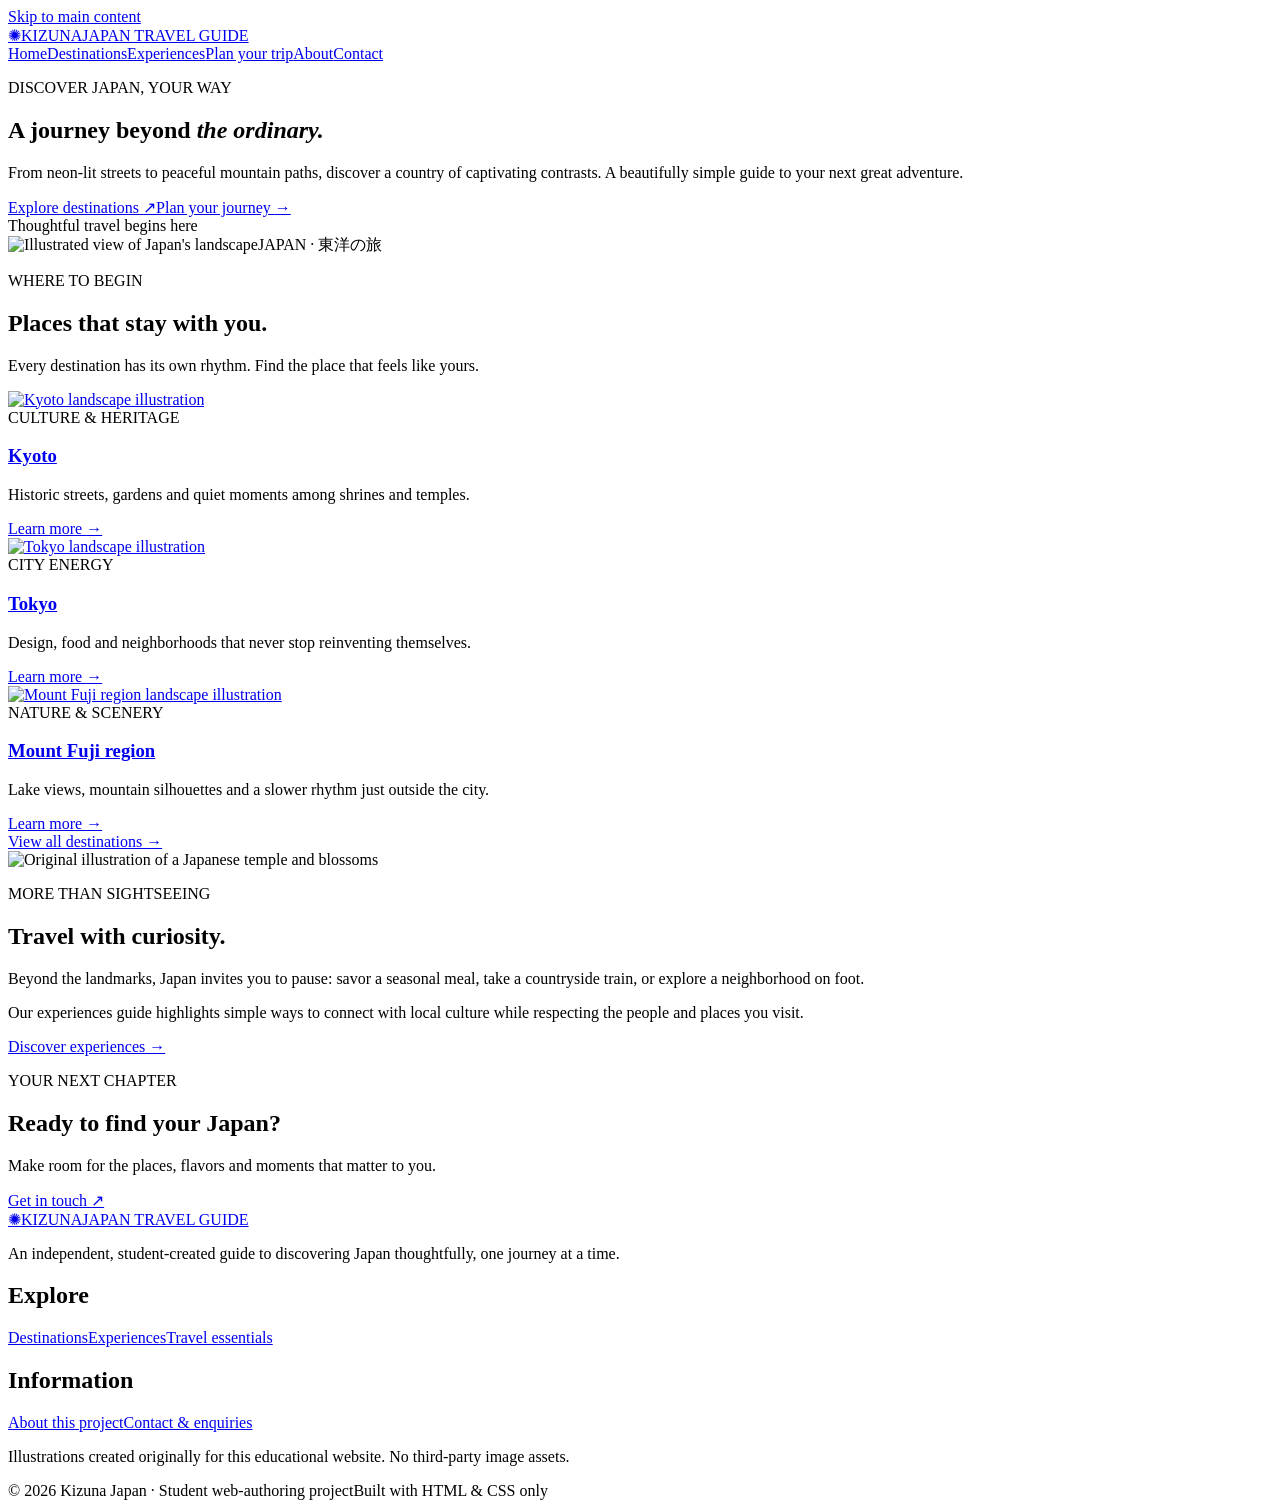
==== index.html @ d8e3e2d5 "Add files via upload" ====
<!doctype html>
<html lang="en"><head><meta charset="utf-8"><meta name="viewport" content="width=device-width,initial-scale=1"><meta name="description" content="Explore Japan through destinations, experiences, and practical travel tips."><title>Home | Kizuna Japan</title><link rel="stylesheet" href="assets/css/styles.css"><link rel="icon" type="image/svg+xml" href="assets/images/favicon.svg"></head>
<body><a class="skip" href="#main">Skip to main content</a><header class="site-header"><div class="container nav-container"><a class="brand" href="index.html" aria-label="Kizuna Japan home"><span class="brand-mark" aria-hidden="true">✺</span><span>KIZUNA<span class="brand-sub">JAPAN TRAVEL GUIDE</span></span></a><nav class="nav" aria-label="Main navigation"><a href="index.html" aria-current="page" class="active">Home</a><a href="destinations.html">Destinations</a><a href="experiences.html">Experiences</a><a href="plan.html">Plan your trip</a><a href="about.html">About</a><a href="contact.html">Contact</a></nav></div></header><main id="main"><section class="hero"><div class="container hero-grid"><div class="hero-copy"><p class="eyebrow">DISCOVER JAPAN, YOUR WAY</p><h1>A journey beyond <em>the ordinary.</em></h1><p class="lead">From neon-lit streets to peaceful mountain paths, discover a country of captivating contrasts. A beautifully simple guide to your next great adventure.</p><div class="hero-actions"><a class="btn btn-primary" href="destinations.html">Explore destinations <span aria-hidden="true">↗</span></a><a class="text-link" href="plan.html">Plan your journey <span aria-hidden="true">→</span></a></div><div class="hero-note"><span class="note-dot"></span>Thoughtful travel begins here</div></div><div class="hero-media"><img src="assets/images/fuji.svg" alt="Illustrated view of Japan's landscape" width="1200" height="800"><span class="image-tag">JAPAN · 東洋の旅</span></div></div></section><section class="section"><div class="container"><div class="section-head"><div><p class="eyebrow">WHERE TO BEGIN</p><h2>Places that stay with you.</h2></div><p>Every destination has its own rhythm. Find the place that feels like yours.</p></div><div class="cards"><article class="card"><a class="card-image" href="destinations.html#kyoto"><img src="assets/images/kyoto.svg" alt="Kyoto landscape illustration" width="1200" height="800" loading="lazy"></a><div class="card-body"><span class="card-tag">CULTURE & HERITAGE</span><h3><a href="destinations.html#kyoto">Kyoto</a></h3><p>Historic streets, gardens and quiet moments among shrines and temples.</p><a class="card-link" href="destinations.html#kyoto">Learn more <span aria-hidden="true">→</span></a></div></article><article class="card"><a class="card-image" href="destinations.html#tokyo"><img src="assets/images/tokyo.svg" alt="Tokyo landscape illustration" width="1200" height="800" loading="lazy"></a><div class="card-body"><span class="card-tag">CITY ENERGY</span><h3><a href="destinations.html#tokyo">Tokyo</a></h3><p>Design, food and neighborhoods that never stop reinventing themselves.</p><a class="card-link" href="destinations.html#tokyo">Learn more <span aria-hidden="true">→</span></a></div></article><article class="card"><a class="card-image" href="destinations.html#fuji"><img src="assets/images/fuji.svg" alt="Mount Fuji region landscape illustration" width="1200" height="800" loading="lazy"></a><div class="card-body"><span class="card-tag">NATURE & SCENERY</span><h3><a href="destinations.html#fuji">Mount Fuji region</a></h3><p>Lake views, mountain silhouettes and a slower rhythm just outside the city.</p><a class="card-link" href="destinations.html#fuji">Learn more <span aria-hidden="true">→</span></a></div></article></div><div class="centered"><a class="btn btn-outline" href="destinations.html">View all destinations <span aria-hidden="true">→</span></a></div></div></section><section class="section soft"><div class="container split"><img class="split-image" src="assets/images/kyoto.svg" alt="Original illustration of a Japanese temple and blossoms" width="1200" height="800" loading="lazy"><div><p class="eyebrow">MORE THAN SIGHTSEEING</p><h2>Travel with curiosity.</h2><p>Beyond the landmarks, Japan invites you to pause: savor a seasonal meal, take a countryside train, or explore a neighborhood on foot.</p><p>Our experiences guide highlights simple ways to connect with local culture while respecting the people and places you visit.</p><a class="btn btn-primary" href="experiences.html">Discover experiences →</a></div></div></section><section class="cta-section"><div class="container cta-inner"><div><p class="eyebrow">YOUR NEXT CHAPTER</p><h2>Ready to find your Japan?</h2><p>Make room for the places, flavors and moments that matter to you.</p></div><a class="btn btn-light" href="contact.html">Get in touch <span aria-hidden="true">↗</span></a></div></section></main><footer class="site-footer"><div class="container footer-grid"><div><a class="brand footer-brand" href="index.html"><span class="brand-mark" aria-hidden="true">✺</span><span>KIZUNA<span class="brand-sub">JAPAN TRAVEL GUIDE</span></span></a><p>An independent, student-created guide to discovering Japan thoughtfully, one journey at a time.</p></div><div><h2>Explore</h2><a href="destinations.html">Destinations</a><a href="experiences.html">Experiences</a><a href="plan.html">Travel essentials</a></div><div><h2>Information</h2><a href="about.html">About this project</a><a href="contact.html">Contact & enquiries</a><p class="fine">Illustrations created originally for this educational website. No third-party image assets.</p></div></div><div class="container footer-bottom"><span>© 2026 Kizuna Japan · Student web-authoring project</span><span>Built with HTML & CSS only</span></div></footer></body></html>
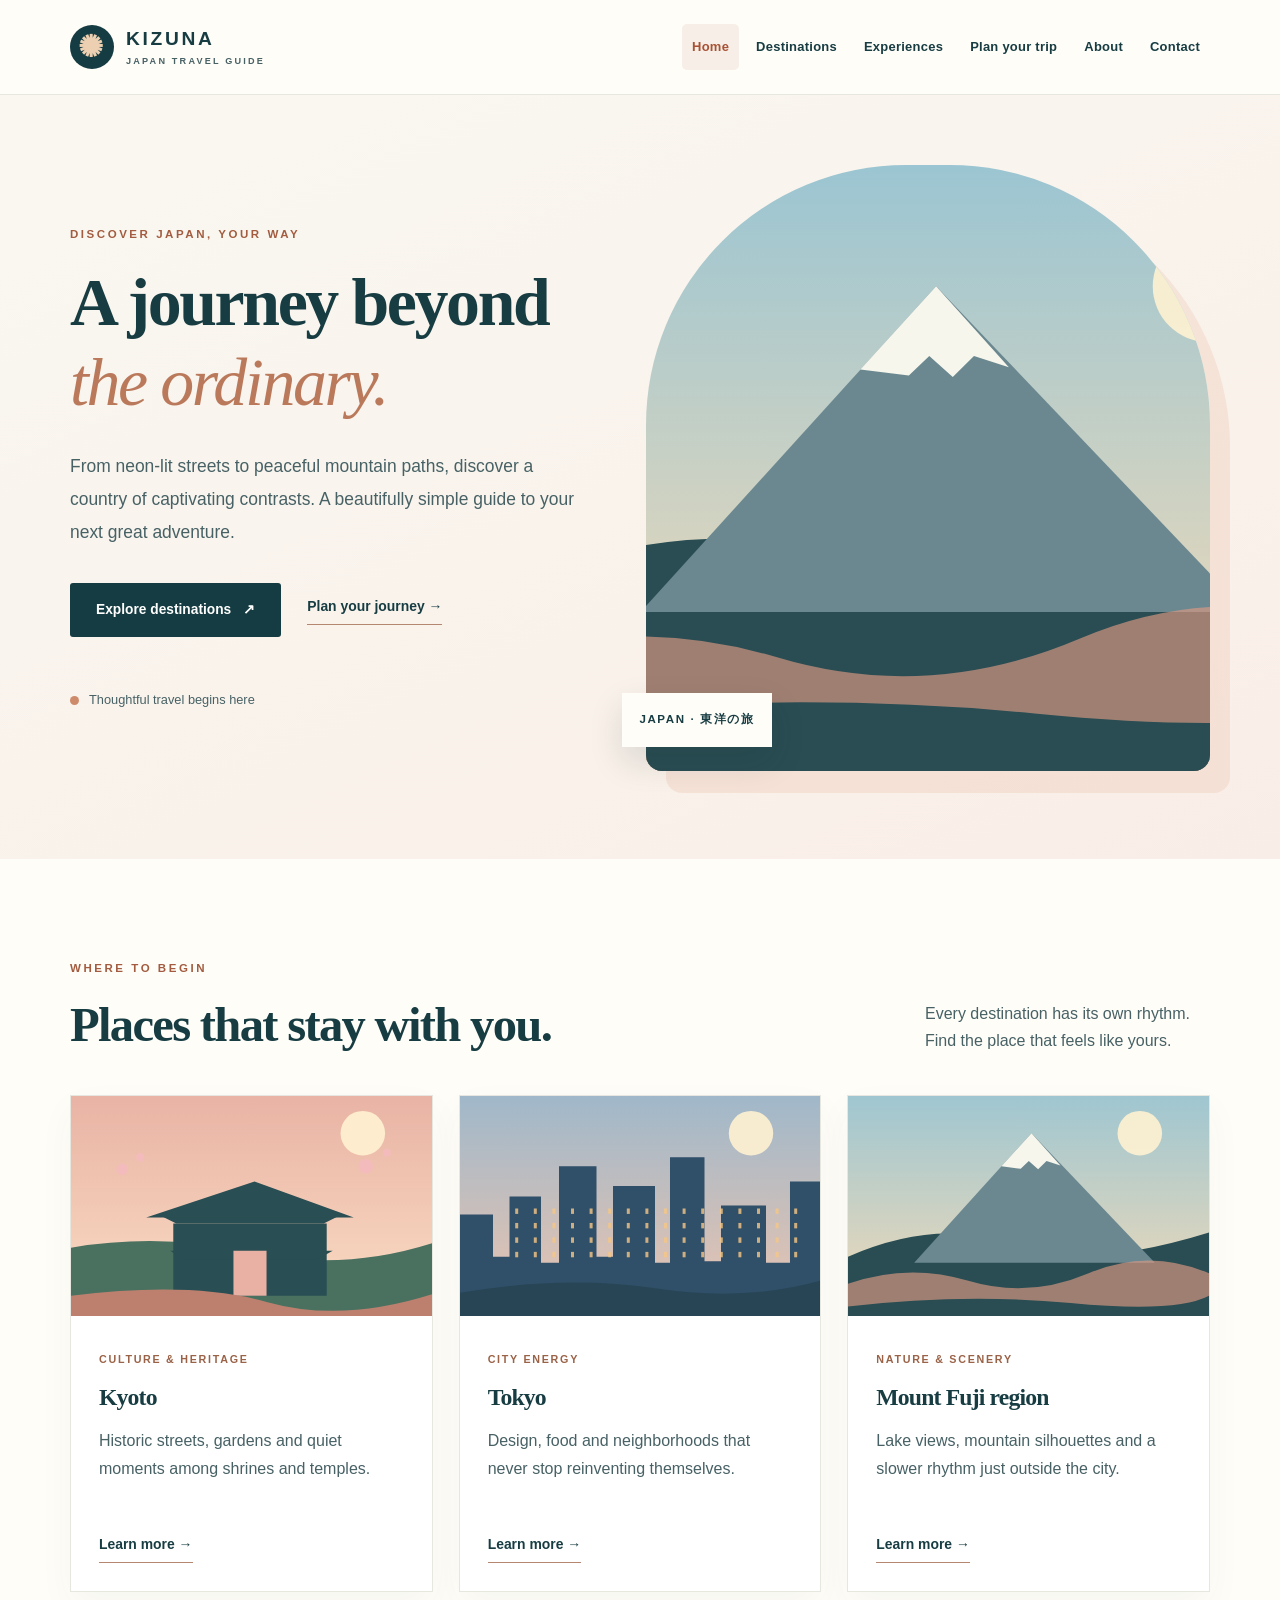
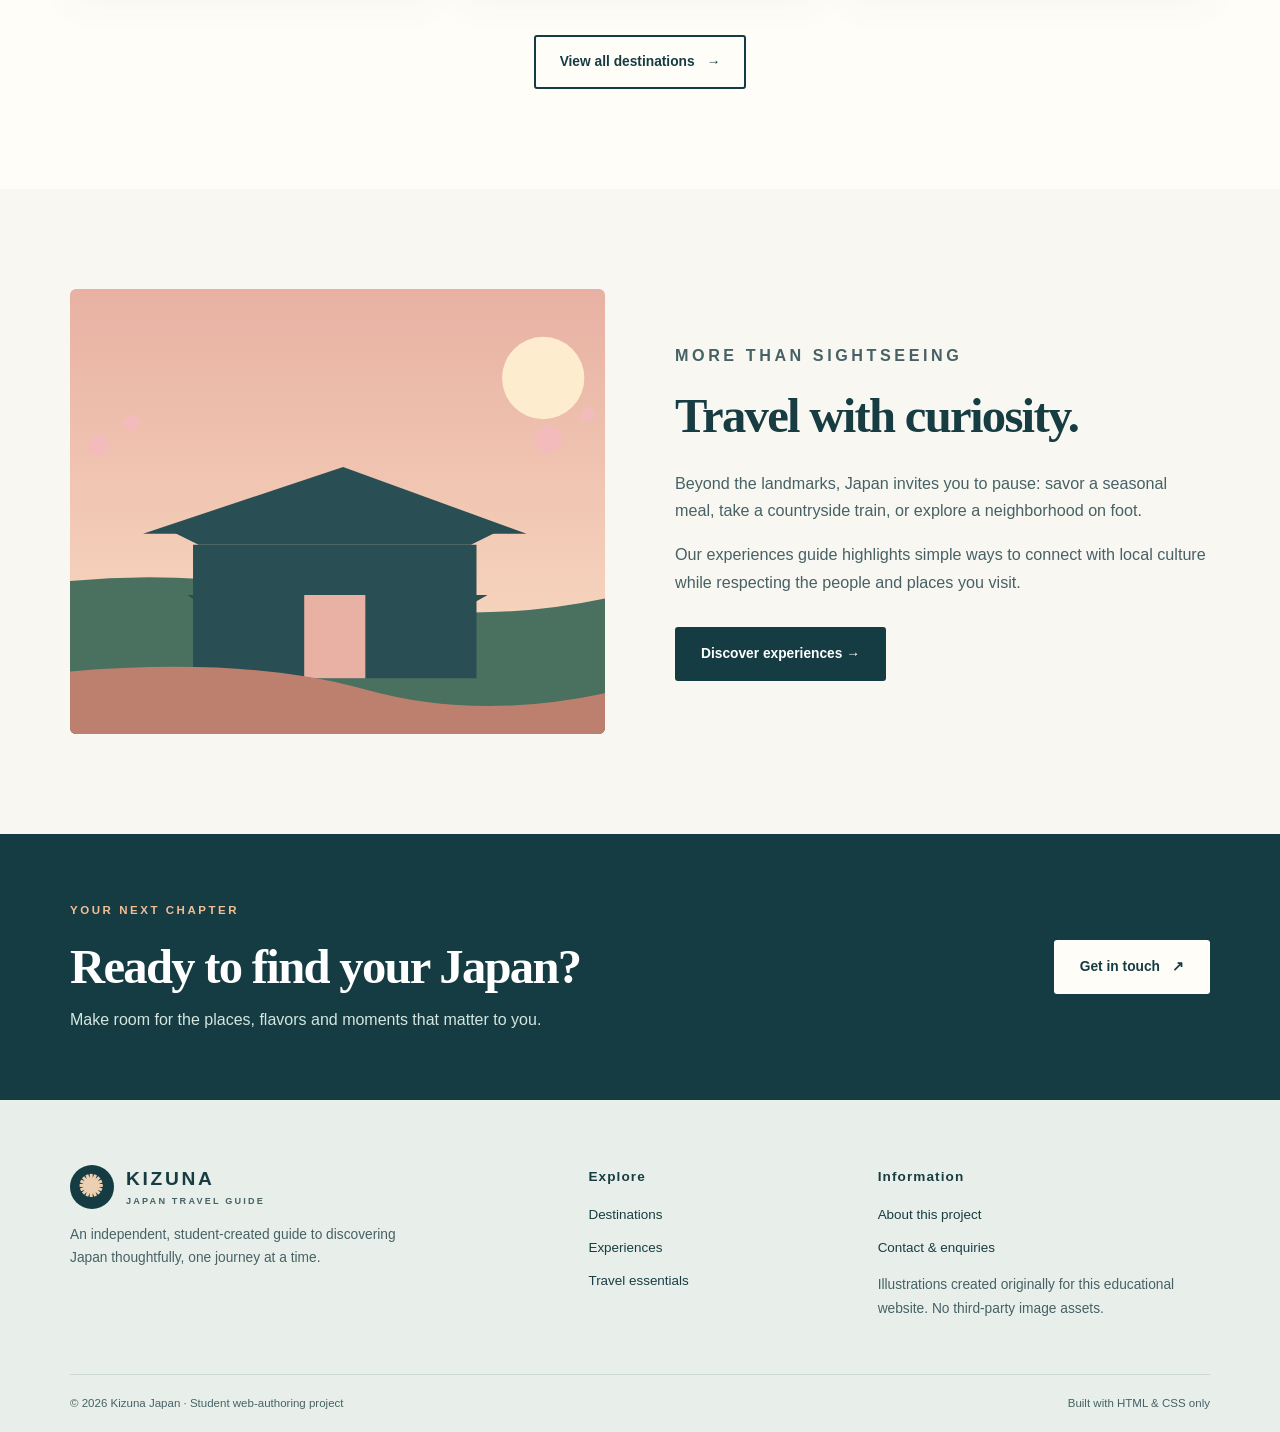
==== commit 0e920a17: "Fix GitHub Pages asset paths across site pages Co-authored-by: usama-bin-safder <248262646+usama-bin" ====
--- a/index.html
+++ b/index.html
@@ -1,3 +1,3 @@
 <!doctype html>
-<html lang="en"><head><meta charset="utf-8"><meta name="viewport" content="width=device-width,initial-scale=1"><meta name="description" content="Explore Japan through destinations, experiences, and practical travel tips."><title>Home | Kizuna Japan</title><link rel="stylesheet" href="assets/css/styles.css"><link rel="icon" type="image/svg+xml" href="assets/images/favicon.svg"></head>
-<body><a class="skip" href="#main">Skip to main content</a><header class="site-header"><div class="container nav-container"><a class="brand" href="index.html" aria-label="Kizuna Japan home"><span class="brand-mark" aria-hidden="true">✺</span><span>KIZUNA<span class="brand-sub">JAPAN TRAVEL GUIDE</span></span></a><nav class="nav" aria-label="Main navigation"><a href="index.html" aria-current="page" class="active">Home</a><a href="destinations.html">Destinations</a><a href="experiences.html">Experiences</a><a href="plan.html">Plan your trip</a><a href="about.html">About</a><a href="contact.html">Contact</a></nav></div></header><main id="main"><section class="hero"><div class="container hero-grid"><div class="hero-copy"><p class="eyebrow">DISCOVER JAPAN, YOUR WAY</p><h1>A journey beyond <em>the ordinary.</em></h1><p class="lead">From neon-lit streets to peaceful mountain paths, discover a country of captivating contrasts. A beautifully simple guide to your next great adventure.</p><div class="hero-actions"><a class="btn btn-primary" href="destinations.html">Explore destinations <span aria-hidden="true">↗</span></a><a class="text-link" href="plan.html">Plan your journey <span aria-hidden="true">→</span></a></div><div class="hero-note"><span class="note-dot"></span>Thoughtful travel begins here</div></div><div class="hero-media"><img src="assets/images/fuji.svg" alt="Illustrated view of Japan's landscape" width="1200" height="800"><span class="image-tag">JAPAN · 東洋の旅</span></div></div></section><section class="section"><div class="container"><div class="section-head"><div><p class="eyebrow">WHERE TO BEGIN</p><h2>Places that stay with you.</h2></div><p>Every destination has its own rhythm. Find the place that feels like yours.</p></div><div class="cards"><article class="card"><a class="card-image" href="destinations.html#kyoto"><img src="assets/images/kyoto.svg" alt="Kyoto landscape illustration" width="1200" height="800" loading="lazy"></a><div class="card-body"><span class="card-tag">CULTURE & HERITAGE</span><h3><a href="destinations.html#kyoto">Kyoto</a></h3><p>Historic streets, gardens and quiet moments among shrines and temples.</p><a class="card-link" href="destinations.html#kyoto">Learn more <span aria-hidden="true">→</span></a></div></article><article class="card"><a class="card-image" href="destinations.html#tokyo"><img src="assets/images/tokyo.svg" alt="Tokyo landscape illustration" width="1200" height="800" loading="lazy"></a><div class="card-body"><span class="card-tag">CITY ENERGY</span><h3><a href="destinations.html#tokyo">Tokyo</a></h3><p>Design, food and neighborhoods that never stop reinventing themselves.</p><a class="card-link" href="destinations.html#tokyo">Learn more <span aria-hidden="true">→</span></a></div></article><article class="card"><a class="card-image" href="destinations.html#fuji"><img src="assets/images/fuji.svg" alt="Mount Fuji region landscape illustration" width="1200" height="800" loading="lazy"></a><div class="card-body"><span class="card-tag">NATURE & SCENERY</span><h3><a href="destinations.html#fuji">Mount Fuji region</a></h3><p>Lake views, mountain silhouettes and a slower rhythm just outside the city.</p><a class="card-link" href="destinations.html#fuji">Learn more <span aria-hidden="true">→</span></a></div></article></div><div class="centered"><a class="btn btn-outline" href="destinations.html">View all destinations <span aria-hidden="true">→</span></a></div></div></section><section class="section soft"><div class="container split"><img class="split-image" src="assets/images/kyoto.svg" alt="Original illustration of a Japanese temple and blossoms" width="1200" height="800" loading="lazy"><div><p class="eyebrow">MORE THAN SIGHTSEEING</p><h2>Travel with curiosity.</h2><p>Beyond the landmarks, Japan invites you to pause: savor a seasonal meal, take a countryside train, or explore a neighborhood on foot.</p><p>Our experiences guide highlights simple ways to connect with local culture while respecting the people and places you visit.</p><a class="btn btn-primary" href="experiences.html">Discover experiences →</a></div></div></section><section class="cta-section"><div class="container cta-inner"><div><p class="eyebrow">YOUR NEXT CHAPTER</p><h2>Ready to find your Japan?</h2><p>Make room for the places, flavors and moments that matter to you.</p></div><a class="btn btn-light" href="contact.html">Get in touch <span aria-hidden="true">↗</span></a></div></section></main><footer class="site-footer"><div class="container footer-grid"><div><a class="brand footer-brand" href="index.html"><span class="brand-mark" aria-hidden="true">✺</span><span>KIZUNA<span class="brand-sub">JAPAN TRAVEL GUIDE</span></span></a><p>An independent, student-created guide to discovering Japan thoughtfully, one journey at a time.</p></div><div><h2>Explore</h2><a href="destinations.html">Destinations</a><a href="experiences.html">Experiences</a><a href="plan.html">Travel essentials</a></div><div><h2>Information</h2><a href="about.html">About this project</a><a href="contact.html">Contact & enquiries</a><p class="fine">Illustrations created originally for this educational website. No third-party image assets.</p></div></div><div class="container footer-bottom"><span>© 2026 Kizuna Japan · Student web-authoring project</span><span>Built with HTML & CSS only</span></div></footer></body></html>+<html lang="en"><head><meta charset="utf-8"><meta name="viewport" content="width=device-width,initial-scale=1"><meta name="description" content="Explore Japan through destinations, experiences, and practical travel tips."><title>Home | Kizuna Japan</title><link rel="stylesheet" href="styles.css"><link rel="icon" type="image/svg+xml" href="favicon.svg"></head>
+<body><a class="skip" href="#main">Skip to main content</a><header class="site-header"><div class="container nav-container"><a class="brand" href="index.html" aria-label="Kizuna Japan home"><span class="brand-mark" aria-hidden="true">✺</span><span>KIZUNA<span class="brand-sub">JAPAN TRAVEL GUIDE</span></span></a><nav class="nav" aria-label="Main navigation"><a href="index.html" aria-current="page" class="active">Home</a><a href="destinations.html">Destinations</a><a href="experiences.html">Experiences</a><a href="plan.html">Plan your trip</a><a href="about.html">About</a><a href="contact.html">Contact</a></nav></div></header><main id="main"><section class="hero"><div class="container hero-grid"><div class="hero-copy"><p class="eyebrow">DISCOVER JAPAN, YOUR WAY</p><h1>A journey beyond <em>the ordinary.</em></h1><p class="lead">From neon-lit streets to peaceful mountain paths, discover a country of captivating contrasts. A beautifully simple guide to your next great adventure.</p><div class="hero-actions"><a class="btn btn-primary" href="destinations.html">Explore destinations <span aria-hidden="true">↗</span></a><a class="text-link" href="plan.html">Plan your journey <span aria-hidden="true">→</span></a></div><div class="hero-note"><span class="note-dot"></span>Thoughtful travel begins here</div></div><div class="hero-media"><img src="fuji.svg" alt="Illustrated view of Japan's landscape" width="1200" height="800"><span class="image-tag">JAPAN · 東洋の旅</span></div></div></section><section class="section"><div class="container"><div class="section-head"><div><p class="eyebrow">WHERE TO BEGIN</p><h2>Places that stay with you.</h2></div><p>Every destination has its own rhythm. Find the place that feels like yours.</p></div><div class="cards"><article class="card"><a class="card-image" href="destinations.html#kyoto"><img src="kyoto.svg" alt="Kyoto landscape illustration" width="1200" height="800" loading="lazy"></a><div class="card-body"><span class="card-tag">CULTURE & HERITAGE</span><h3><a href="destinations.html#kyoto">Kyoto</a></h3><p>Historic streets, gardens and quiet moments among shrines and temples.</p><a class="card-link" href="destinations.html#kyoto">Learn more <span aria-hidden="true">→</span></a></div></article><article class="card"><a class="card-image" href="destinations.html#tokyo"><img src="tokyo.svg" alt="Tokyo landscape illustration" width="1200" height="800" loading="lazy"></a><div class="card-body"><span class="card-tag">CITY ENERGY</span><h3><a href="destinations.html#tokyo">Tokyo</a></h3><p>Design, food and neighborhoods that never stop reinventing themselves.</p><a class="card-link" href="destinations.html#tokyo">Learn more <span aria-hidden="true">→</span></a></div></article><article class="card"><a class="card-image" href="destinations.html#fuji"><img src="fuji.svg" alt="Mount Fuji region landscape illustration" width="1200" height="800" loading="lazy"></a><div class="card-body"><span class="card-tag">NATURE & SCENERY</span><h3><a href="destinations.html#fuji">Mount Fuji region</a></h3><p>Lake views, mountain silhouettes and a slower rhythm just outside the city.</p><a class="card-link" href="destinations.html#fuji">Learn more <span aria-hidden="true">→</span></a></div></article></div><div class="centered"><a class="btn btn-outline" href="destinations.html">View all destinations <span aria-hidden="true">→</span></a></div></div></section><section class="section soft"><div class="container split"><img class="split-image" src="kyoto.svg" alt="Original illustration of a Japanese temple and blossoms" width="1200" height="800" loading="lazy"><div><p class="eyebrow">MORE THAN SIGHTSEEING</p><h2>Travel with curiosity.</h2><p>Beyond the landmarks, Japan invites you to pause: savor a seasonal meal, take a countryside train, or explore a neighborhood on foot.</p><p>Our experiences guide highlights simple ways to connect with local culture while respecting the people and places you visit.</p><a class="btn btn-primary" href="experiences.html">Discover experiences →</a></div></div></section><section class="cta-section"><div class="container cta-inner"><div><p class="eyebrow">YOUR NEXT CHAPTER</p><h2>Ready to find your Japan?</h2><p>Make room for the places, flavors and moments that matter to you.</p></div><a class="btn btn-light" href="contact.html">Get in touch <span aria-hidden="true">↗</span></a></div></section></main><footer class="site-footer"><div class="container footer-grid"><div><a class="brand footer-brand" href="index.html"><span class="brand-mark" aria-hidden="true">✺</span><span>KIZUNA<span class="brand-sub">JAPAN TRAVEL GUIDE</span></span></a><p>An independent, student-created guide to discovering Japan thoughtfully, one journey at a time.</p></div><div><h2>Explore</h2><a href="destinations.html">Destinations</a><a href="experiences.html">Experiences</a><a href="plan.html">Travel essentials</a></div><div><h2>Information</h2><a href="about.html">About this project</a><a href="contact.html">Contact & enquiries</a><p class="fine">Illustrations created originally for this educational website. No third-party image assets.</p></div></div><div class="container footer-bottom"><span>© 2026 Kizuna Japan · Student web-authoring project</span><span>Built with HTML & CSS only</span></div></footer></body></html>
--- a/styles.css
+++ b/styles.css
@@ -0,0 +1,2 @@
+@import url('https://fonts.googleapis.com/css2?family=DM+Sans:wght@400;500;600;700&family=Playfair+Display:ital,wght@0,500;0,600;0,700;1,500&display=swap');
+:root{--ink:#173d43;--ink2:#476165;--light:#f8f7f2;--cream:#fffdf8;--line:#e6e8df;--coral:#d78665;--dark:#153c42;--focus:#ac4a22}*{box-sizing:border-box}html{scroll-behavior:smooth}body{margin:0;color:var(--ink);font-family:'DM Sans',Arial,sans-serif;background:var(--cream);line-height:1.72}img{max-width:100%;height:auto;display:block}a{color:inherit;text-decoration:none}a:hover{text-decoration:underline}button,input,textarea,select{font:inherit}button{cursor:pointer}a:focus-visible,button:focus-visible,input:focus-visible,select:focus-visible,textarea:focus-visible{outline:3px solid var(--focus);outline-offset:3px}.container{width:min(1140px,calc(100% - 44px));margin:auto}.skip{position:absolute;z-index:20;left:12px;top:-80px;background:#fff;padding:12px}.skip:focus{top:12px}.site-header{background:#fffdf8;border-bottom:1px solid var(--line);position:relative;z-index:1}.nav-container{display:flex;justify-content:space-between;align-items:center;gap:24px;min-height:94px}.brand{display:inline-flex;align-items:center;gap:12px;font-weight:700;letter-spacing:.14em;font-size:1.2rem;line-height:1.1;white-space:nowrap}.brand-mark{display:grid;place-items:center;background:var(--dark);color:#edd0b2;border-radius:50%;width:44px;height:44px;font-size:30px;line-height:1}.brand-sub{display:block;font-size:.57rem;font-weight:600;letter-spacing:.24em;color:var(--ink2);margin-top:7px}.nav{display:flex;flex-wrap:wrap;justify-content:flex-end;gap:4px 7px}.nav a{font-size:.81rem;font-weight:700;letter-spacing:.02em;padding:12px 10px;border-radius:5px}.nav a:hover,.nav a.active{color:#a85134;background:#f7eee7;text-decoration:none}.hero{padding:70px 0 88px;background:linear-gradient(155deg,#f9f7f0 12%,#f9eee7 100%)}.hero-grid{display:grid;grid-template-columns:1fr 1.1fr;align-items:center;gap:64px}.eyebrow{color:#a35c40;letter-spacing:.22em;font-size:.72rem;font-weight:700;margin:0 0 18px;text-transform:uppercase}h1,h2,h3{font-family:'Playfair Display',Georgia,serif;line-height:1.19;letter-spacing:-.035em}h1{font-size:clamp(3.3rem,5.3vw,5.6rem);margin:0 0 26px}h1 em{font-weight:500;color:#bb795b}h2{font-size:clamp(2.2rem,3.8vw,3.65rem);margin:0 0 24px}h3{font-size:1.48rem;margin:0 0 12px}.lead{color:var(--ink2);font-size:1.09rem;max-width:550px;line-height:1.9}.hero-actions{display:flex;align-items:center;flex-wrap:wrap;gap:26px;margin-top:34px}.btn{display:inline-flex;gap:12px;align-items:center;justify-content:center;border:2px solid transparent;padding:13px 24px;min-height:52px;font-weight:700;font-size:.86rem;text-decoration:none;transition:transform .15s,background .15s;border-radius:3px}.btn:hover{text-decoration:none;transform:translateY(-2px)}.btn-primary{background:var(--dark);color:white}.btn-primary:hover{background:#295861}.btn-outline{border-color:var(--dark);color:var(--dark)}.btn-outline:hover{background:#eaf1ee}.btn-light{background:#fffdf8;color:var(--dark)}.text-link,.card-link{font-weight:700;font-size:.87rem;border-bottom:1px solid #b58670;padding-bottom:5px}.hero-media{position:relative}.hero-media img{border-radius:260px 260px 16px 16px;aspect-ratio:4/4.3;object-fit:cover;box-shadow:20px 22px 0 rgba(215,134,101,.14)}.image-tag{position:absolute;bottom:24px;left:-24px;background:#fffdf8;box-shadow:0 14px 34px #162d2b22;font-size:.72rem;letter-spacing:.14em;font-weight:700;padding:17px}.hero-note{display:flex;gap:10px;align-items:center;color:var(--ink2);font-size:.8rem;margin-top:52px}.note-dot{width:9px;height:9px;border-radius:50%;background:#ce8b6c}.section{padding:100px 0}.soft{background:var(--light)}.section-head{display:flex;justify-content:space-between;gap:32px;align-items:end;margin-bottom:40px}.section-head h2{margin-bottom:0}.section-head>p{max-width:285px;color:var(--ink2);margin:0}.cards{display:grid;grid-template-columns:repeat(3,minmax(0,1fr));gap:26px}.card{background:white;border:1px solid var(--line);box-shadow:0 14px 35px #1a46400a}.card-image{display:block;overflow:hidden}.card-image img{height:220px;width:100%;object-fit:cover;transition:transform .2s}.card-image:hover img{transform:scale(1.025)}.card-body{padding:28px}.card-tag{font-weight:700;letter-spacing:.16em;color:#9a6247;font-size:.67rem}.card h3{margin:12px 0}.card p,.split p,.feature p,.destination-row p,.values p,.contact-aside p{color:var(--ink2)}.card p{min-height:82px}.card-link{display:inline-block;margin-top:8px}.centered{text-align:center;margin-top:43px}.split{display:grid;grid-template-columns:1fr 1fr;gap:70px;align-items:center}.split-image{width:100%;height:445px;object-fit:cover;border-radius:6px}.split p{font-size:1.01rem}.split .btn{margin-top:14px}.cta-section{background:var(--dark);color:white;padding:67px 0}.cta-inner{display:flex;justify-content:space-between;align-items:center;gap:35px}.cta-inner h2{margin-bottom:9px}.cta-inner p:not(.eyebrow){color:#d5e5df;margin:0}.cta-inner .eyebrow{color:#f3bd95}.page-banner{padding:87px 0 78px;background:linear-gradient(120deg,#f6f3eb,#fae8dd)}.page-banner h1{font-size:clamp(2.9rem,5vw,4.9rem);max-width:850px}.page-banner .lead{max-width:730px}.destination-list{display:grid;gap:75px}.destination-row{display:grid;grid-template-columns:1fr 1fr;align-items:center;gap:75px;scroll-margin-top:20px}.destination-row:nth-child(even) img{order:2}.destination-row img{height:325px;width:100%;object-fit:cover;border-radius:8px}.destination-row h2{font-size:2.8rem;margin-bottom:8px}.destination-row h3{font-family:'DM Sans',Arial,sans-serif;font-size:1rem;letter-spacing:.02em}.mini-detail{font-size:.85rem;font-weight:700;color:#a05c45!important;margin:18px 0}.feature-grid{display:grid;grid-template-columns:repeat(2,1fr);gap:20px}.feature{padding:40px;border:1px solid var(--line);background:#fff;min-height:275px}.feature-num{font-size:.7rem;letter-spacing:.2em;color:#b16c4d;font-weight:700}.feature h2{font-size:2.1rem;margin-top:24px}.steps{max-width:860px}.steps article{display:grid;grid-template-columns:75px 1fr;gap:25px;border-bottom:1px solid var(--line);padding:29px 0}.steps article>span{font-family:Georgia,serif;color:#bb795b;font-size:2.3rem}.steps p{color:var(--ink2)}.tip{background:#f5ede4;border-left:4px solid #bd7956;padding:20px 26px;margin-top:36px}.tip p{margin:7px 0 0;color:var(--ink2)}.values{display:grid;grid-template-columns:repeat(3,1fr);gap:35px}.values article{background:white;border:1px solid var(--line);padding:34px}.contact-grid{display:grid;grid-template-columns:.8fr 1.2fr;gap:75px}.contact-form{border:1px solid var(--line);background:white;padding:42px;box-shadow:0 16px 40px #163a3e0b}.field{margin-bottom:21px}.field label{display:block;font-size:.89rem;font-weight:700;margin-bottom:8px}.field label span{color:#a34a35}.field input:not([type=checkbox]),.field select,.field textarea{width:100%;border:1px solid #b7c4c0;padding:12px 13px;border-radius:3px;background:#fff;color:var(--ink)}.field textarea{resize:vertical}.checkbox{display:flex!important;gap:12px;align-items:flex-start;font-weight:500!important}.checkbox input{width:17px;height:17px;margin-top:5px;flex:none}.fine{font-size:.77rem;color:var(--ink2)}.narrow{max-width:720px}.site-footer{background:#e8efea;padding:65px 0 18px}.footer-grid{display:grid;grid-template-columns:2fr 1fr 1.45fr;gap:60px}.footer-grid p{color:var(--ink2);font-size:.86rem;max-width:350px}.footer-grid h2{font-family:'DM Sans',Arial,sans-serif;font-size:.85rem;letter-spacing:.08em;margin:4px 0 18px}.footer-grid a:not(.brand){display:block;font-size:.84rem;margin:0 0 10px}.footer-bottom{border-top:1px solid #cad8d0;padding-top:19px;margin-top:40px;display:flex;justify-content:space-between;gap:18px;font-size:.72rem;color:var(--ink2)}@media(max-width:1000px){.nav-container{padding:18px 0;flex-direction:column}.nav{justify-content:center}.hero-grid{gap:40px}.cards{gap:16px}.card-body{padding:21px}.split,.destination-row{gap:35px}}@media(max-width:700px){.container{width:min(100% - 32px,1140px)}.nav a{font-size:.74rem;padding:8px}.hero{padding:45px 0}.hero-grid,.split,.destination-row,.contact-grid{grid-template-columns:1fr}.hero-grid{gap:35px}.hero-media{max-width:540px}.hero-media img{max-height:390px}.image-tag{left:8px}.hero-note{margin-top:24px}.section{padding:65px 0}.section-head,.cta-inner{display:block}.section-head>p{margin-top:16px}.cards,.feature-grid,.values{grid-template-columns:1fr}.card p{min-height:0}.card-image img{height:235px}.split-image{height:280px}.page-banner{padding:55px 0}.destination-list{gap:55px}.destination-row:nth-child(even) img{order:0}.destination-row img{height:255px}.destination-row h2{font-size:2.3rem}.feature{min-height:0;padding:28px}.cta-inner .btn{margin-top:25px}.contact-form{padding:22px}.footer-grid{grid-template-columns:1fr;gap:22px}.footer-bottom{flex-direction:column}.steps article{grid-template-columns:50px 1fr;gap:14px}.steps article>span{font-size:1.7rem}}@media(prefers-reduced-motion:reduce){html{scroll-behavior:auto}*,*::before,*::after{transition:none!important}}
